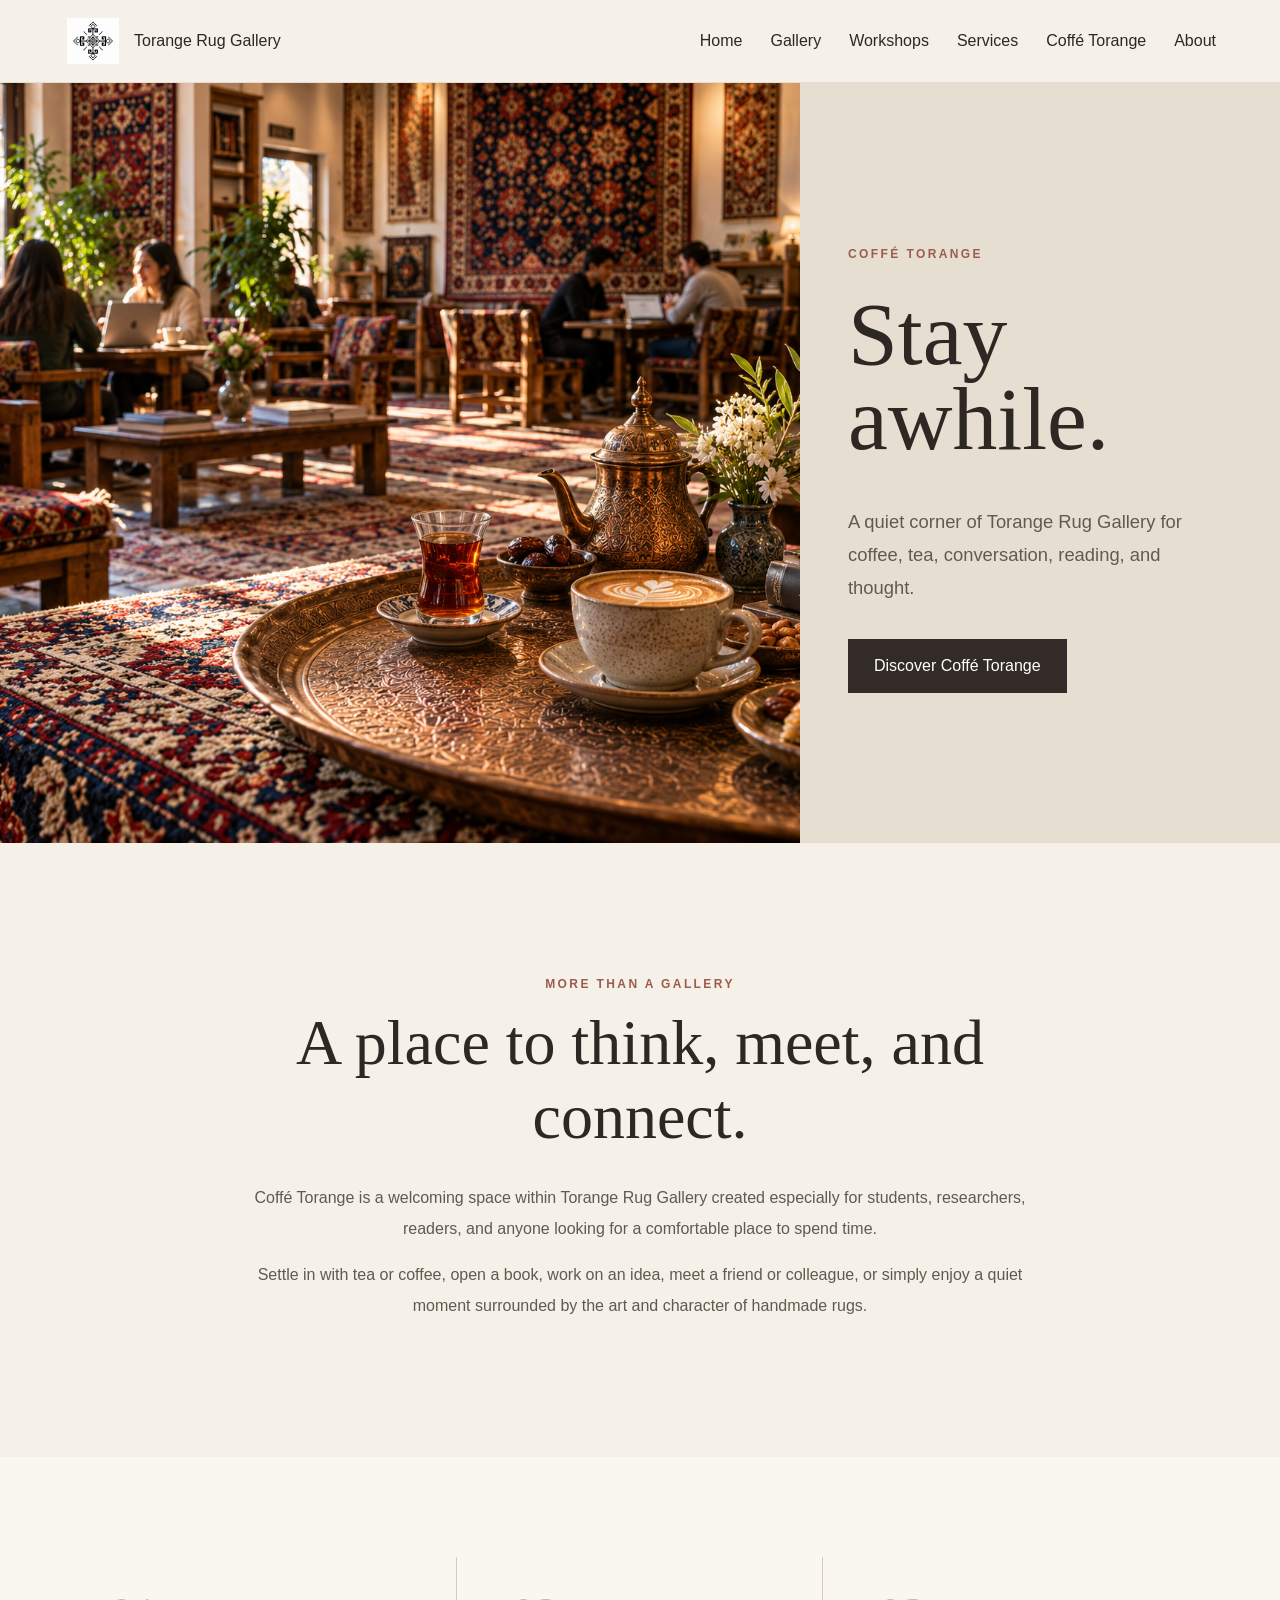
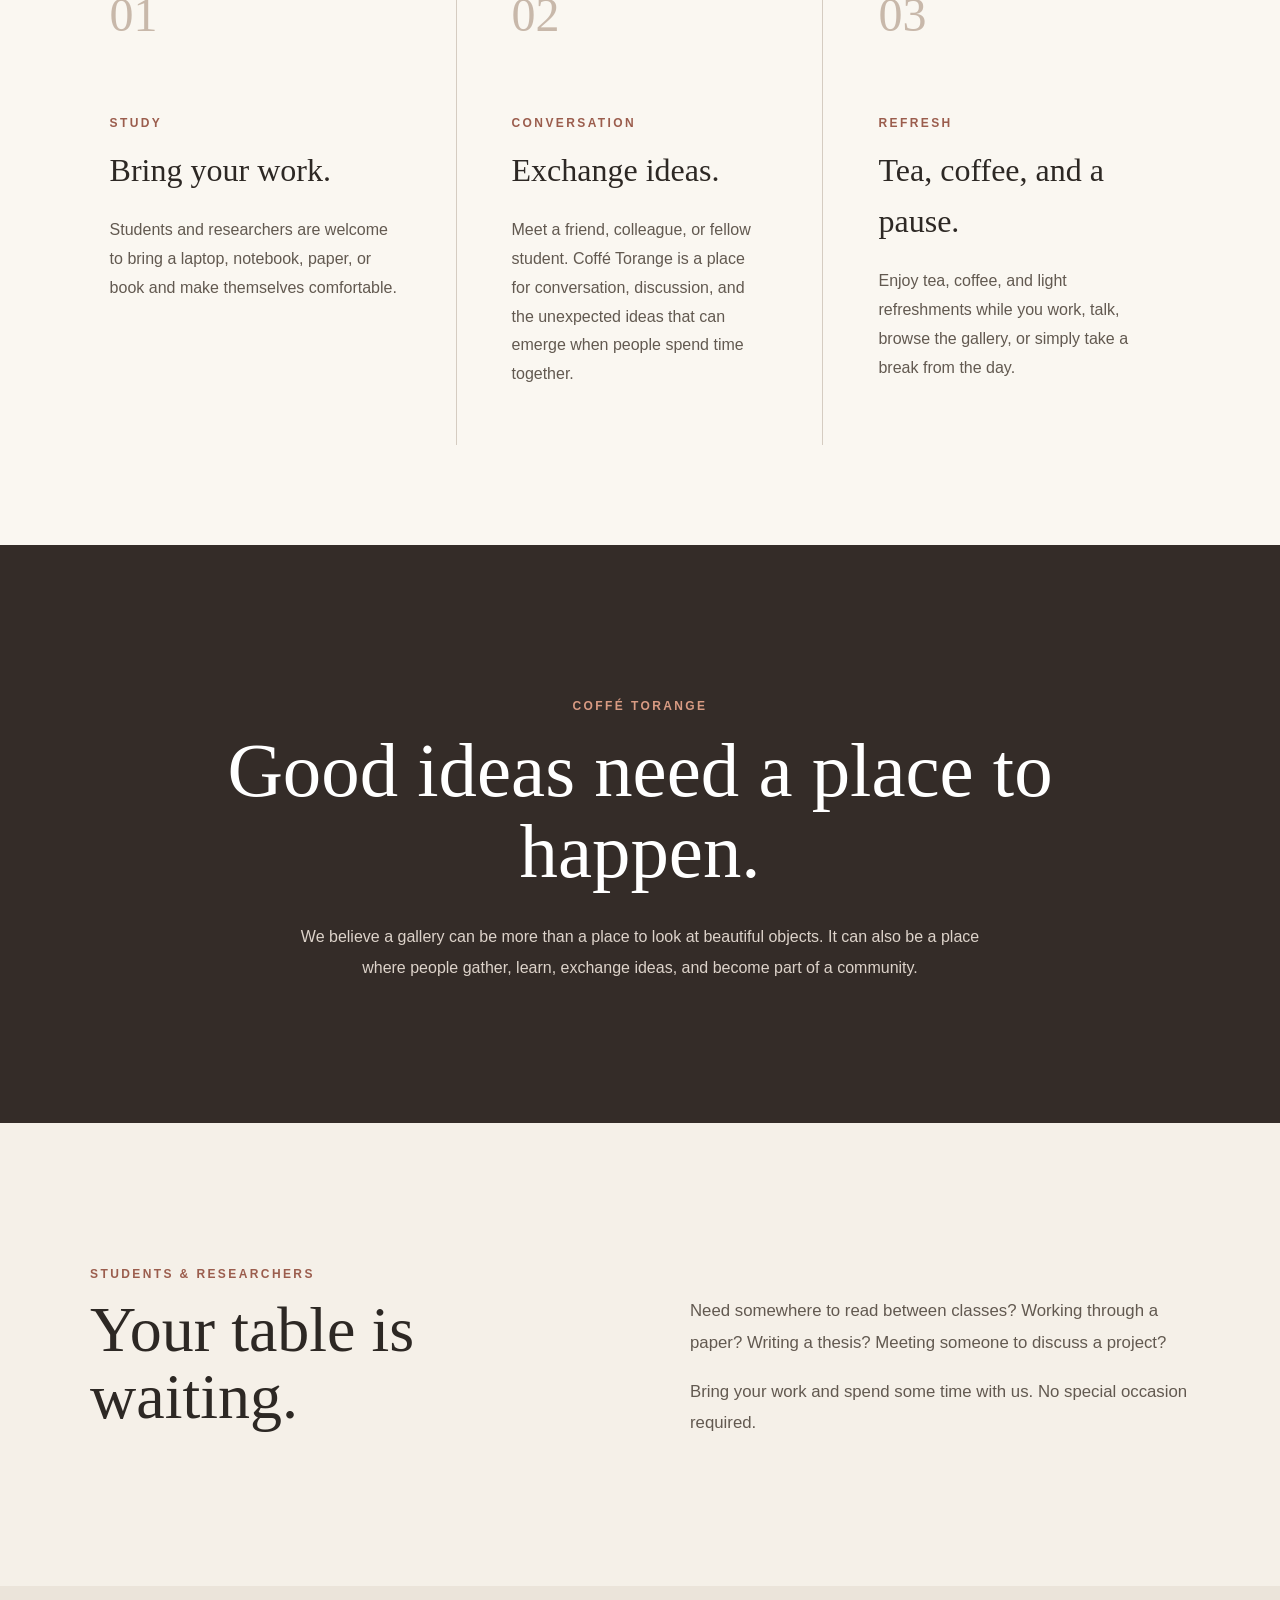
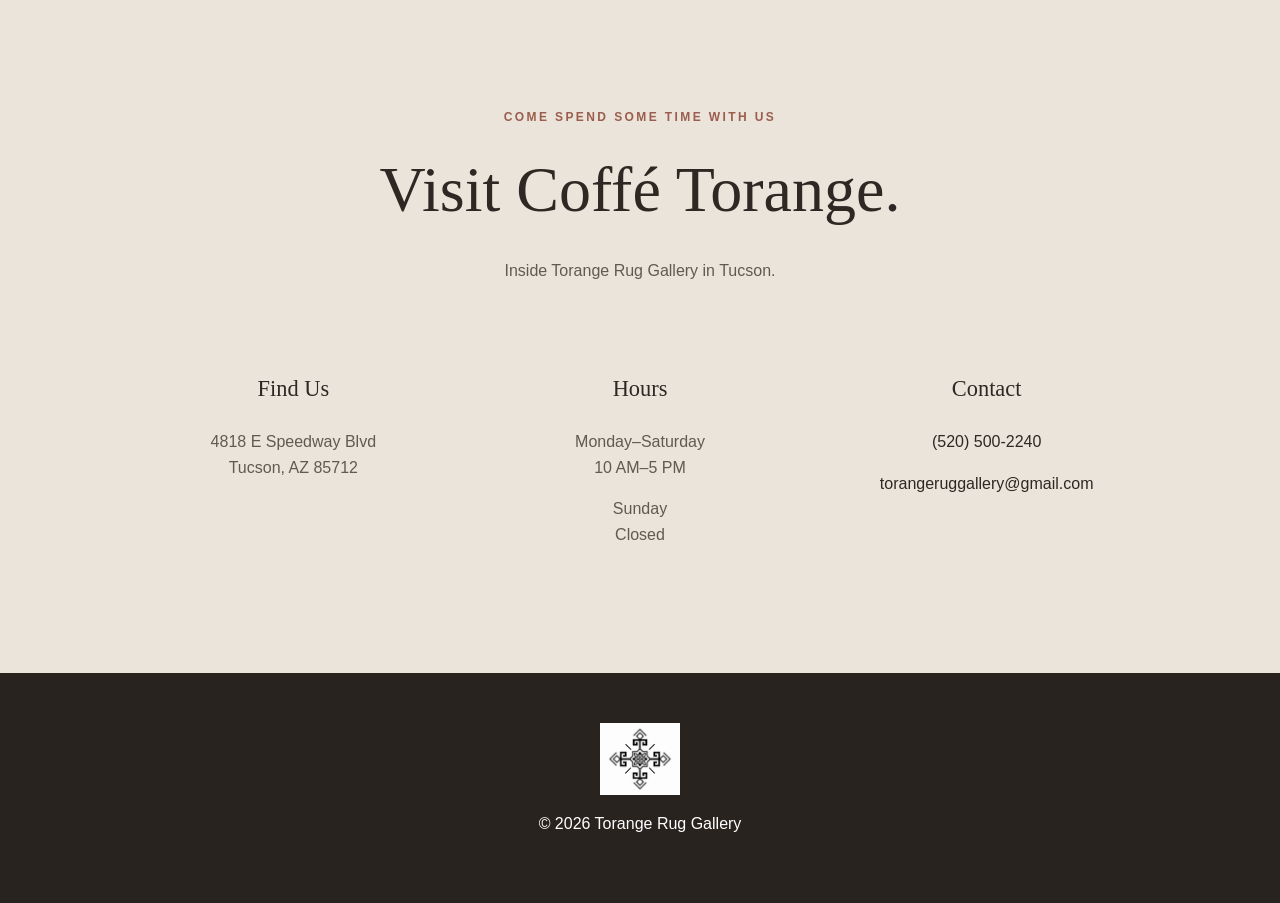
==== coffe-torange.html @ d3b1e0f8 "Initial Torange Rug Gallery website" ====
<!DOCTYPE html>
<html lang="en">

<head>
    <meta charset="UTF-8">
    <meta name="viewport" content="width=device-width, initial-scale=1.0">

    <title>Coffé Torange | Torange Rug Gallery</title>

    <link rel="stylesheet" href="styles.css">
</head>

<body>

    <!-- HEADER -->

    <header class="site-header">

        <a href="index.html" class="brand">
            <img
                src="images/logo/logo.png"
                alt="Torange Rug Gallery logo"
            >
            <span>Torange Rug Gallery</span>
        </a>

        <nav>
            <a href="index.html">Home</a>
            <a href="gallery.html">Gallery</a>
            <a href="programs.html">Workshops</a>
            <a href="services.html">Services</a>
            <a href="coffe-torange.html">Coffé Torange</a>
            <a href="index.html#about">About</a>
        </nav>

    </header>


    <main>

        <!-- HERO -->

        <section class="coffe-hero">

            <div class="coffe-hero-image">

                <img
                    src="images/coffe-torange/coffe-torange-hero.png"
                    alt="A welcoming space for coffee, tea, conversation, and study at Torange Rug Gallery"
                >

            </div>


            <div class="coffe-hero-content">

                <p class="eyebrow">
                    COFFÉ TORANGE
                </p>

                <h1>
                    Stay awhile.
                </h1>

                <p class="coffe-hero-lead">
                    A quiet corner of Torange Rug Gallery
                    for coffee, tea, conversation, reading,
                    and thought.
                </p>

                <a href="#coffe-about" class="button">
                    Discover Coffé Torange
                </a>

            </div>

        </section>


        <!-- INTRODUCTION -->

        <section
            id="coffe-about"
            class="coffe-introduction"
        >

            <p class="eyebrow">
                MORE THAN A GALLERY
            </p>

            <h2>
                A place to think, meet, and connect.
            </h2>

            <p>
                Coffé Torange is a welcoming space within
                Torange Rug Gallery created especially for
                students, researchers, readers, and anyone
                looking for a comfortable place to spend time.
            </p>

            <p>
                Settle in with tea or coffee, open a book,
                work on an idea, meet a friend or colleague,
                or simply enjoy a quiet moment surrounded
                by the art and character of handmade rugs.
            </p>

        </section>


        <!-- THREE IDEAS -->

        <section class="coffe-experience">

            <article class="coffe-experience-item">

                <span class="coffe-number">
                    01
                </span>

                <p class="eyebrow">
                    STUDY
                </p>

                <h2>
                    Bring your work.
                </h2>

                <p>
                    Students and researchers are welcome to
                    bring a laptop, notebook, paper, or book
                    and make themselves comfortable.
                </p>

            </article>


            <article class="coffe-experience-item">

                <span class="coffe-number">
                    02
                </span>

                <p class="eyebrow">
                    CONVERSATION
                </p>

                <h2>
                    Exchange ideas.
                </h2>

                <p>
                    Meet a friend, colleague, or fellow student.
                    Coffé Torange is a place for conversation,
                    discussion, and the unexpected ideas that
                    can emerge when people spend time together.
                </p>

            </article>


            <article class="coffe-experience-item">

                <span class="coffe-number">
                    03
                </span>

                <p class="eyebrow">
                    REFRESH
                </p>

                <h2>
                    Tea, coffee, and a pause.
                </h2>

                <p>
                    Enjoy tea, coffee, and light refreshments
                    while you work, talk, browse the gallery,
                    or simply take a break from the day.
                </p>

            </article>

        </section>


        <!-- STATEMENT -->

        <section class="coffe-statement">

            <div class="coffe-statement-inner">

                <p class="eyebrow">
                    COFFÉ TORANGE
                </p>

                <h2>
                    Good ideas need a place to happen.
                </h2>

                <p>
                    We believe a gallery can be more than a place
                    to look at beautiful objects. It can also be
                    a place where people gather, learn, exchange
                    ideas, and become part of a community.
                </p>

            </div>

        </section>


        <!-- STUDENT / RESEARCHER INVITATION -->

        <section class="coffe-community">

            <div class="coffe-community-heading">

                <p class="eyebrow">
                    STUDENTS & RESEARCHERS
                </p>

                <h2>
                    Your table is waiting.
                </h2>

            </div>


            <div class="coffe-community-text">

                <p>
                    Need somewhere to read between classes?
                    Working through a paper? Writing a thesis?
                    Meeting someone to discuss a project?
                </p>

                <p>
                    Bring your work and spend some time with us.
                    No special occasion required.
                </p>

            </div>

        </section>


        <!-- VISIT -->

        <section class="coffe-visit">

            <p class="eyebrow">
                COME SPEND SOME TIME WITH US
            </p>

            <h2>
                Visit Coffé Torange.
            </h2>

            <p class="coffe-visit-intro">
                Inside Torange Rug Gallery in Tucson.
            </p>


            <div class="coffe-visit-details">

                <div>

                    <h3>
                        Find Us
                    </h3>

                    <p>
                        4818 E Speedway Blvd<br>
                        Tucson, AZ 85712
                    </p>

                </div>


                <div>

                    <h3>
                        Hours
                    </h3>

                    <p>
                        Monday–Saturday<br>
                        10 AM–5 PM
                    </p>

                    <p>
                        Sunday<br>
                        Closed
                    </p>

                </div>


                <div>

                    <h3>
                        Contact
                    </h3>

                    <p>
                        <a href="tel:+15205002240">
                            (520) 500-2240
                        </a>
                    </p>

                    <p>
                        <a href="mailto:torangeruggallery@gmail.com">
                            torangeruggallery@gmail.com
                        </a>
                    </p>

                </div>

            </div>

        </section>

    </main>


    <!-- FOOTER -->

    <footer>

        <img
            src="images/logo/logo.png"
            alt="Torange Rug Gallery logo"
        >

        <p>
            © 2026 Torange Rug Gallery
        </p>

    </footer>

</body>

</html>
---- styles.css ----
* {
    box-sizing: border-box;
}

html {
    scroll-behavior: smooth;
}

body {
    margin: 0;
    font-family: Arial, Helvetica, sans-serif;
    background: #f5f0e8;
    color: #2d2824;
    line-height: 1.6;
}

img {
    display: block;
    width: 100%;
}

h1,
h2,
h3 {
    font-family: Georgia, "Times New Roman", serif;
    font-weight: normal;
}

.site-header {
    display: flex;
    justify-content: space-between;
    align-items: center;
    padding: 18px 5%;
    background: #f5f0e8;
    border-bottom: 1px solid rgba(0,0,0,0.08);
}

.brand {
    display: flex;
    align-items: center;
    gap: 12px;
    text-decoration: none;
    color: #2d2824;
}

.brand img {
    width: 58px;
    height: 46px;
    object-fit: contain;
}

nav {
    display: flex;
    gap: 28px;
}

nav a {
    text-decoration: none;
    color: #2d2824;
}

.hero {
    display: grid;
    grid-template-columns: 1.2fr 1fr;
    min-height: 80vh;
    background: #e7ded2;
}

.hero-image {
    min-height: 650px;
    overflow: hidden;
}

.hero-image img {
    width: 100%;
    height: 100%;
    object-fit: cover;
    object-position: center center;
}
.hero-content {
    display: flex;
    flex-direction: column;
    justify-content: center;
    padding: 8%;
}

.hero h1 {
    font-size: clamp(3rem, 6vw, 6rem);
    line-height: 0.95;
}

.eyebrow {
    font-size: 0.75rem;
    letter-spacing: 0.2em;
    color: #9b5d4d;
    font-weight: bold;
}

.button {
    display: inline-block;
    width: fit-content;
    padding: 14px 26px;
    background: #332b27;
    color: white;
    text-decoration: none;
}

.section {
    padding: 100px 7%;
}

.rug-grid {
    display: grid;
    grid-template-columns: repeat(3, 1fr);
    gap: 28px;
}

.rug-card img {
    aspect-ratio: 4 / 5;
    object-fit: cover;
}

.rug-card-text {
    padding: 20px 0;
}

.services-section {
    display: grid;
    grid-template-columns: 0.8fr 1.7fr;
    gap: 60px;
    padding: 100px 7%;
    background: #342c28;
    color: white;
}

.restoration-grid {
    display: grid;
    grid-template-columns: repeat(3, 1fr);
    gap: 14px;
}

.restoration-grid img {
    aspect-ratio: 4 / 5;
    object-fit: cover;
}

.about-section {
    display: grid;
    grid-template-columns: 1.2fr 1fr;
    gap: 70px;
    align-items: center;
}

.about-image img {
    max-height: 600px;
    object-fit: cover;
}

.visit-section {
    padding: 100px 7%;
    text-align: center;
    background: #faf7f1;
}

.visit-details {
    display: grid;
    grid-template-columns: repeat(3, 1fr);
    gap: 30px;
    margin-top: 50px;
}

footer {
    text-align: center;
    padding: 50px 20px;
    background: #292320;
    color: white;
}

footer img {
    width: 80px;
    margin: 0 auto 15px;
}

@media (max-width: 900px) {
    .site-header {
        flex-direction: column;
        gap: 15px;
    }

    .hero,
    .services-section,
    .about-section {
        grid-template-columns: 1fr;
    }

    .rug-grid,
    .restoration-grid,
    .visit-details {
        grid-template-columns: 1fr;
    }
}

/* -----------------------------
   SHOP PAGE
----------------------------- */

.shop-hero {
    padding: 90px 7% 60px;
    background: #ebe4da;
}

.shop-hero h1 {
    margin-bottom: 20px;
}

.shop-hero p:last-child {
    max-width: 600px;
    color: #625950;
}


.shop-section {
    display: grid;
    grid-template-columns: 260px 1fr;
    gap: 60px;
    padding: 80px 7%;
    background: #f5f0e8;
}


.filters {
    align-self: start;
    position: sticky;
    top: 110px;
}

.filters h2 {
    font-size: 1.5rem;
    margin-bottom: 30px;
}

.filters label {
    display: block;
    margin-top: 22px;
    margin-bottom: 8px;
    font-size: 0.8rem;
    letter-spacing: 0.08em;
    text-transform: uppercase;
}

.filters select {
    width: 100%;
    padding: 12px;
    border: 1px solid #cfc5ba;
    background: #fffdf8;
    color: #2d2824;
}

.filter-button {
    margin-top: 30px;
    width: 100%;
    padding: 12px;
    border: 1px solid #332b27;
    background: transparent;
    color: #332b27;
    cursor: pointer;
}

.filter-button:hover {
    background: #332b27;
    color: white;
}


.shop-results-header {
    display: flex;
    justify-content: flex-end;
    margin-bottom: 25px;
}

#result-count {
    color: #746a62;
    font-size: 0.9rem;
}


.product-grid {
    display: grid;
    grid-template-columns: repeat(3, 1fr);
    gap: 40px 28px;
}


.product-card img {
    aspect-ratio: 4 / 5;
    object-fit: cover;
    transition: transform 0.25s ease;
}

.product-card img:hover {
    transform: scale(1.015);
}


.product-card-content {
    padding-top: 16px;
}


.product-origin {
    margin-bottom: 6px;
    color: #9b5d4d;
    font-size: 0.72rem;
    font-weight: bold;
    letter-spacing: 0.14em;
    text-transform: uppercase;
}


.product-card h2 {
    margin-bottom: 7px;
    font-size: 1.4rem;
}


.product-card h2 a {
    color: #2d2824;
    text-decoration: none;
}


.product-details {
    margin-bottom: 8px;
    color: #71675f;
    font-size: 0.9rem;
}


.product-price {
    font-family: Georgia, "Times New Roman", serif;
    font-size: 1.1rem;
}


.no-results {
    grid-column: 1 / -1;
    padding: 80px 20px;
    text-align: center;
    color: #71675f;
}


@media (max-width: 1000px) {

    .shop-section {
        grid-template-columns: 1fr;
    }

    .filters {
        position: static;
    }

    .product-grid {
        grid-template-columns: repeat(2, 1fr);
    }

}


@media (max-width: 650px) {

    .product-grid {
        grid-template-columns: 1fr;
    }

}


/* ========================================
   PRODUCT PAGE
======================================== */

.product-page {
    max-width: 1300px;
    margin: 0 auto;
    padding: 80px 50px 100px;

    display: grid;
    grid-template-columns: 1.15fr 0.85fr;
    gap: 90px;

    align-items: start;
}


/* PRODUCT IMAGE */

.product-page-image {
    width: 100%;
}

.product-page-image img {
    display: block;

    width: 100%;
    max-height: 780px;

    object-fit: contain;

    background: #eee8df;
}


/* PRODUCT INFORMATION */

.product-page-info {
    padding-top: 15px;
}

.product-back-link {
    display: inline-block;

    margin-bottom: 60px;

    color: #655d56;

    font-size: 14px;
    text-decoration: none;
}

.product-back-link:hover {
    color: #2f2722;
}


.product-page-info .eyebrow {
    margin-bottom: 18px;
}


.product-page-info h1 {
    margin: 0 0 12px;

    font-family: Georgia, "Times New Roman", serif;

    font-size: 48px;
    font-weight: 400;
    line-height: 1.1;

    color: #2f2722;
}


.product-page-design {
    margin-bottom: 45px;

    font-size: 17px;

    color: #756c64;
}


/* SPECIFICATIONS */

.product-specifications {
    border-top: 1px solid #d5ccc1;

    margin-bottom: 40px;
}


.product-spec-row {
    display: flex;
    justify-content: space-between;
    gap: 30px;

    padding: 15px 0;

    border-bottom: 1px solid #d5ccc1;

    font-size: 14px;
}


.product-spec-row span {
    color: #756c64;
}


.product-spec-row strong {
    font-weight: 500;

    color: #2f2722;

    text-align: right;
}


/* PRICE */

.product-page-price {
    margin: 35px 0 12px;

    font-family: Georgia, "Times New Roman", serif;

    font-size: 30px;

    color: #2f2722;
}


/* AVAILABILITY */

.product-availability {
    margin-bottom: 50px;

    font-size: 13px;
    letter-spacing: 0.12em;
    text-transform: uppercase;

    color: #9a5d49;
}


/* INQUIRY */

.product-inquiry {
    padding-top: 35px;

    border-top: 1px solid #d5ccc1;
}


.product-inquiry h2 {
    margin-top: 0;

    font-family: Georgia, "Times New Roman", serif;

    font-size: 24px;
    font-weight: 400;

    color: #2f2722;
}


.product-inquiry p {
    max-width: 470px;

    margin-bottom: 25px;

    line-height: 1.7;

    color: #655d56;
}


/* PRODUCT NOT FOUND */

.product-not-found {
    min-height: 500px;

    padding: 120px 40px;

    text-align: center;
}


.product-not-found h1 {
    font-family: Georgia, "Times New Roman", serif;

    font-size: 42px;
    font-weight: 400;
}


/* MOBILE */

@media (max-width: 850px) {

    .product-page {
        grid-template-columns: 1fr;

        gap: 45px;

        padding: 40px 25px 70px;
    }

    .product-back-link {
        margin-bottom: 35px;
    }

    .product-page-info h1 {
        font-size: 38px;
    }

}


/* ========================================
   SERVICES PAGE
======================================== */


/* SERVICES HERO */

.services-page-hero {
    padding: 100px 7% 90px;
    text-align: center;
    background: #ebe4da;
}

.services-page-hero h1 {
    max-width: 850px;
    margin: 15px auto 25px;

    font-size: clamp(2.8rem, 5vw, 4.5rem);
    line-height: 1.05;
}

.services-page-hero > p:last-child {
    max-width: 750px;
    margin: 0 auto;

    color: #625950;
    line-height: 1.8;
}


/* ========================================
   CLEANING / SALES FEATURE SECTIONS
======================================== */

.service-feature {
    max-width: 1300px;
    margin: 0 auto;

    padding: 110px 50px;

    display: grid;
    grid-template-columns: 0.85fr 1.15fr;
    gap: 80px;
    align-items: center;
}

.service-feature-text h2 {
    margin: 12px 0 25px;

    font-size: 2.5rem;
    line-height: 1.15;
}

.service-feature-text > p:not(.eyebrow) {
    color: #625950;
    line-height: 1.8;
}

.service-feature-image img {
    width: 100%;
    height: 580px;

    object-fit: cover;
}


/* TEXT LINKS */

.text-link {
    display: inline-block;

    margin-top: 15px;
    padding-bottom: 3px;

    color: #9b5d4d;

    text-decoration: none;

    border-bottom: 1px solid #9b5d4d;
}

.text-link:hover {
    opacity: 0.65;
}


/* ========================================
   SECOND CLEANING IMAGE
======================================== */

.service-wide-image {
    max-width: 1200px;

    margin: 0 auto 120px;

    padding: 0 50px;
}

.service-wide-image img {
    width: 100%;
    height: 500px;

    object-fit: cover;
}


/* ========================================
   RESTORATION
======================================== */

.restoration-service {
    padding: 110px 7%;

    background: #342c28;
    color: white;
}

.service-section-heading {
    max-width: 720px;

    margin: 0 auto 60px;

    text-align: center;
}

.service-section-heading h2 {
    margin: 12px 0 22px;

    font-size: 2.6rem;
    line-height: 1.15;
}

.service-section-heading > p:last-child {
    color: #ddd3ca;
    line-height: 1.8;
}


.restoration-comparison {
    max-width: 1150px;

    margin: 0 auto;

    display: grid;
    grid-template-columns: repeat(2, 1fr);
    gap: 25px;
}

.restoration-comparison figure {
    margin: 0;
}

.restoration-comparison img {
    width: 100%;
    height: 550px;

    object-fit: cover;
}

.restoration-comparison figcaption {
    margin-top: 12px;

    font-size: 0.75rem;
    letter-spacing: 0.12em;
    text-transform: uppercase;

    color: #d2c5bb;
}

.service-centered-link {
    margin-top: 45px;

    text-align: center;
}

.restoration-service .text-link {
    color: #e2b19e;
    border-color: #e2b19e;
}


/* ========================================
   APPRAISALS
======================================== */

.appraisal-service {
    padding: 120px 7%;

    background: #faf7f1;

    text-align: center;
}

.appraisal-service-inner {
    max-width: 700px;

    margin: 0 auto;
}

.appraisal-service h2 {
    margin: 12px 0 25px;

    font-size: 2.6rem;
    line-height: 1.15;
}

.appraisal-service-inner > p:not(.eyebrow) {
    color: #625950;
    line-height: 1.8;
}

.appraisal-service .button {
    margin-top: 20px;
}


/* ========================================
   RUG SALES
======================================== */

.service-feature-reverse {
    grid-template-columns: 1.15fr 0.85fr;
}

.service-feature-reverse .service-feature-image {
    order: 1;
}

.service-feature-reverse .service-feature-text {
    order: 2;
}


/* ========================================
   SERVICES CONTACT
======================================== */

.services-contact {
    padding: 110px 7%;

    background: #ebe4da;

    text-align: center;
}

.services-contact h2 {
    margin: 12px 0 20px;

    font-size: 2.6rem;
}

.services-contact > p:not(.eyebrow) {
    max-width: 650px;

    margin: 0 auto;

    color: #625950;
}


.services-contact-details {
    max-width: 1000px;

    margin: 60px auto 0;

    display: grid;
    grid-template-columns: repeat(3, 1fr);
    gap: 40px;
}

.services-contact-details h3 {
    font-size: 1.3rem;
}

.services-contact-details p {
    color: #625950;
}

.services-contact-details a {
    color: #2d2824;
    text-decoration: none;
}

.services-contact-details a:hover {
    color: #9b5d4d;
}


/* ========================================
   SERVICES MOBILE
======================================== */

@media (max-width: 900px) {

    .services-page-hero {
        padding: 70px 25px;
    }


    .service-feature,
    .service-feature-reverse {
        padding: 70px 25px;

        grid-template-columns: 1fr;
        gap: 40px;
    }

    .service-feature-reverse .service-feature-image,
    .service-feature-reverse .service-feature-text {
        order: initial;
    }

    .service-feature-image img {
        height: auto;
    }


    .service-wide-image {
        margin-bottom: 80px;

        padding: 0 25px;
    }

    .service-wide-image img {
        height: auto;
    }


    .restoration-service {
        padding: 80px 25px;
    }

    .restoration-comparison {
        grid-template-columns: 1fr;
        gap: 40px;
    }

    .restoration-comparison img {
        height: auto;
    }


    .appraisal-service {
        padding: 80px 25px;
    }


    .services-contact {
        padding: 80px 25px;
    }

    .services-contact-details {
        grid-template-columns: 1fr;
        gap: 30px;
    }

}



/* ========================================
   PROGRAMS PAGE
======================================== */


/* HERO */

.programs-hero {
    padding: 110px 7% 90px;
    background: #ebe4da;
    text-align: center;
}

.programs-hero-text {
    max-width: 900px;
    margin: 0 auto;
}

.programs-hero h1 {
    margin: 15px auto 25px;

    font-size: clamp(3rem, 6vw, 5.5rem);
    line-height: 1;
}

.programs-hero-text > p:not(.eyebrow) {
    max-width: 720px;
    margin: 0 auto 35px;

    color: #625950;
    line-height: 1.8;
}

.programs-hero .button {
    margin: 0 auto;
}


/* MAIN PROGRAM IMAGE */

.programs-main-image {
    max-width: 1400px;
    margin: 0 auto;

    padding: 70px 7% 0;
}

.programs-main-image img {
    width: 100%;
    height: auto;
}


/* INTRODUCTION */

.programs-introduction {
    max-width: 850px;

    margin: 0 auto;
    padding: 110px 30px;

    text-align: center;
}

.programs-introduction h2 {
    margin: 12px 0 25px;

    font-size: 2.8rem;
    line-height: 1.15;
}

.programs-introduction > p:last-child {
    color: #625950;
    line-height: 1.9;
}


/* ========================================
   PROGRAM LIST
======================================== */

.program-list {
    max-width: 1150px;

    margin: 0 auto;
    padding: 0 50px 120px;
}


.program-item {
    display: grid;
    grid-template-columns: 150px 1fr;
    gap: 60px;

    padding: 85px 0;

    border-top: 1px solid #d5ccc1;
}

.program-item:last-child {
    border-bottom: 1px solid #d5ccc1;
}


.program-number {
    font-family: Georgia, "Times New Roman", serif;

    font-size: 4.5rem;
    line-height: 1;

    color: #c8b8aa;
}


.program-content {
    max-width: 700px;
}


.program-content h2 {
    margin: 12px 0 28px;

    font-size: clamp(2rem, 4vw, 3.1rem);
    line-height: 1.15;
}


.program-content > p:not(.eyebrow) {
    color: #625950;
    line-height: 1.85;
}


/* ========================================
   PHILOSOPHY
======================================== */

.program-philosophy {
    padding: 120px 7%;

    background: #342c28;
    color: white;

    text-align: center;
}


.program-philosophy-inner {
    max-width: 780px;

    margin: 0 auto;
}


.program-philosophy h2 {
    margin: 15px 0 25px;

    font-size: clamp(2.5rem, 5vw, 4rem);
    line-height: 1.1;
}


.program-philosophy-inner > p:last-child {
    color: #ddd3ca;
    line-height: 1.9;
}


.program-philosophy .eyebrow {
    color: #d89b83;
}


/* ========================================
   PROGRAM CONTACT
======================================== */

.program-contact {
    padding: 120px 7%;

    background: #faf7f1;

    text-align: center;
}


.program-contact h2 {
    margin: 12px 0 22px;

    font-size: clamp(2.4rem, 4vw, 3.5rem);
}


.program-contact > p:not(.eyebrow) {
    max-width: 650px;

    margin: 0 auto;

    color: #625950;
    line-height: 1.8;
}


.program-contact-actions {
    margin-top: 35px;

    display: flex;
    justify-content: center;
    align-items: center;
    gap: 30px;

    flex-wrap: wrap;
}


.program-email-link {
    color: #9b5d4d;

    text-decoration: none;

    border-bottom: 1px solid #9b5d4d;
}


.program-email-link:hover {
    opacity: 0.65;
}


/* ========================================
   PROGRAMS MOBILE
======================================== */

@media (max-width: 800px) {

    .programs-hero {
        padding: 75px 25px 65px;
    }


    .programs-main-image {
        padding: 40px 25px 0;
    }


    .programs-introduction {
        padding: 80px 25px;
    }


    .program-list {
        padding: 0 25px 80px;
    }


    .program-item {
        grid-template-columns: 1fr;

        gap: 20px;

        padding: 60px 0;
    }


    .program-number {
        font-size: 3rem;
    }


    .program-philosophy {
        padding: 85px 25px;
    }


    .program-contact {
        padding: 85px 25px;
    }


    .program-contact-actions {
        flex-direction: column;
    }

}



/* ========================================
   COFFÉ TORANGE
======================================== */


/* HERO */

.coffe-hero {
    display: grid;
    grid-template-columns: 1.25fr 0.75fr;

    min-height: 760px;

    background: #e7ded2;
}

.coffe-hero-image {
    min-height: 760px;
    overflow: hidden;
}

.coffe-hero-image img {
    width: 100%;
    height: 100%;

    object-fit: cover;
    object-position: center;
}

.coffe-hero-content {
    display: flex;
    flex-direction: column;
    justify-content: center;

    padding: 10%;
}

.coffe-hero h1 {
    margin: 15px 0 25px;

    font-size: clamp(4rem, 7vw, 7rem);
    line-height: 0.95;
}

.coffe-hero-lead {
    max-width: 480px;

    margin-bottom: 35px;

    color: #625950;

    font-size: 1.15rem;
    line-height: 1.8;
}


/* ========================================
   INTRODUCTION
======================================== */

.coffe-introduction {
    max-width: 850px;

    margin: 0 auto;

    padding: 120px 30px;

    text-align: center;
}

.coffe-introduction h2 {
    margin: 12px 0 30px;

    font-size: clamp(2.5rem, 5vw, 4rem);
    line-height: 1.15;
}

.coffe-introduction > p:not(.eyebrow) {
    color: #625950;
    line-height: 1.9;
}


/* ========================================
   EXPERIENCE
======================================== */

.coffe-experience {
    padding: 100px 7%;

    display: grid;
    grid-template-columns: repeat(3, 1fr);
    gap: 0;

    background: #faf7f1;
}

.coffe-experience-item {
    padding: 20px 55px 40px;

    border-right: 1px solid #d5ccc1;
}

.coffe-experience-item:first-child {
    padding-left: 20px;
}

.coffe-experience-item:last-child {
    border-right: none;
}

.coffe-number {
    display: block;

    margin-bottom: 60px;

    font-family: Georgia, "Times New Roman", serif;
    font-size: 3rem;

    color: #c8b8aa;
}

.coffe-experience-item h2 {
    margin: 10px 0 20px;

    font-size: 2rem;
}

.coffe-experience-item > p:last-child {
    color: #625950;
    line-height: 1.8;
}


/* ========================================
   STATEMENT
======================================== */

.coffe-statement {
    padding: 140px 7%;

    background: #342c28;
    color: white;

    text-align: center;
}

.coffe-statement-inner {
    max-width: 850px;

    margin: 0 auto;
}

.coffe-statement h2 {
    margin: 15px 0 30px;

    font-size: clamp(3rem, 6vw, 5rem);
    line-height: 1.05;
}

.coffe-statement-inner > p:last-child {
    max-width: 700px;

    margin: 0 auto;

    color: #ddd3ca;
    line-height: 1.9;
}

.coffe-statement .eyebrow {
    color: #d89b83;
}


/* ========================================
   STUDENT / RESEARCHER SECTION
======================================== */

.coffe-community {
    max-width: 1200px;

    margin: 0 auto;

    padding: 130px 50px;

    display: grid;
    grid-template-columns: 1fr 1fr;
    gap: 100px;
}

.coffe-community-heading h2 {
    margin: 12px 0 0;

    font-size: clamp(2.8rem, 5vw, 4.5rem);
    line-height: 1.05;
}

.coffe-community-text {
    padding-top: 25px;
}

.coffe-community-text p {
    color: #625950;

    font-size: 1.05rem;
    line-height: 1.9;
}


/* ========================================
   VISIT
======================================== */

.coffe-visit {
    padding: 110px 7%;

    background: #ebe4da;

    text-align: center;
}

.coffe-visit h2 {
    margin: 12px 0 15px;

    font-size: clamp(2.5rem, 5vw, 4rem);
}

.coffe-visit-intro {
    color: #625950;
}

.coffe-visit-details {
    max-width: 1000px;

    margin: 65px auto 0;

    display: grid;
    grid-template-columns: repeat(3, 1fr);
    gap: 40px;
}

.coffe-visit-details h3 {
    font-size: 1.4rem;
}

.coffe-visit-details p {
    color: #625950;
}

.coffe-visit-details a {
    color: #2d2824;
    text-decoration: none;
}

.coffe-visit-details a:hover {
    color: #9b5d4d;
}


/* ========================================
   COFFÉ TORANGE MOBILE
======================================== */

@media (max-width: 900px) {

    .coffe-hero {
        grid-template-columns: 1fr;
        min-height: auto;
    }

    .coffe-hero-image {
        min-height: 450px;
    }

    .coffe-hero-content {
        padding: 70px 25px;
    }


    .coffe-introduction {
        padding: 80px 25px;
    }


    .coffe-experience {
        padding: 70px 25px;

        grid-template-columns: 1fr;
    }

    .coffe-experience-item,
    .coffe-experience-item:first-child {
        padding: 45px 0;

        border-right: none;
        border-bottom: 1px solid #d5ccc1;
    }

    .coffe-experience-item:last-child {
        border-bottom: none;
    }

    .coffe-number {
        margin-bottom: 30px;
    }


    .coffe-statement {
        padding: 90px 25px;
    }


    .coffe-community {
        padding: 80px 25px;

        grid-template-columns: 1fr;
        gap: 30px;
    }


    .coffe-visit {
        padding: 80px 25px;
    }

    .coffe-visit-details {
        grid-template-columns: 1fr;
        gap: 35px;
    }

}
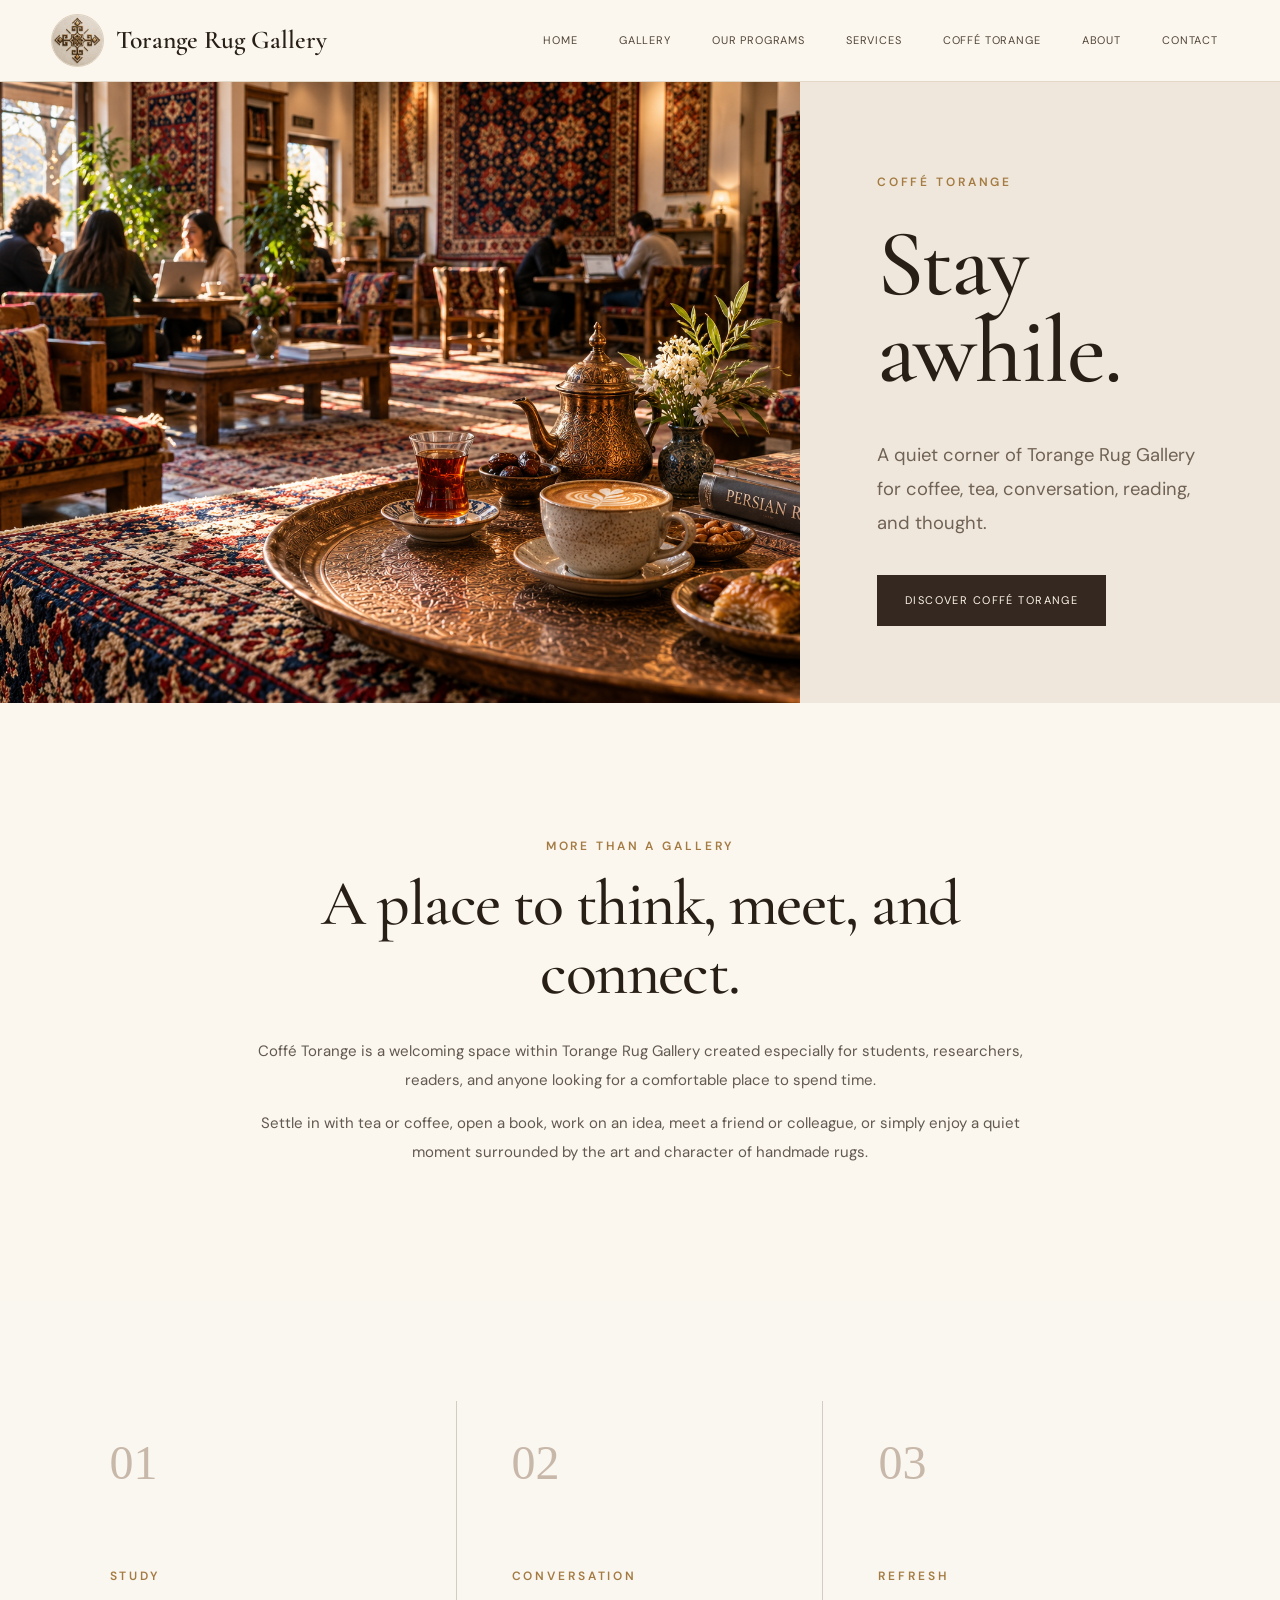
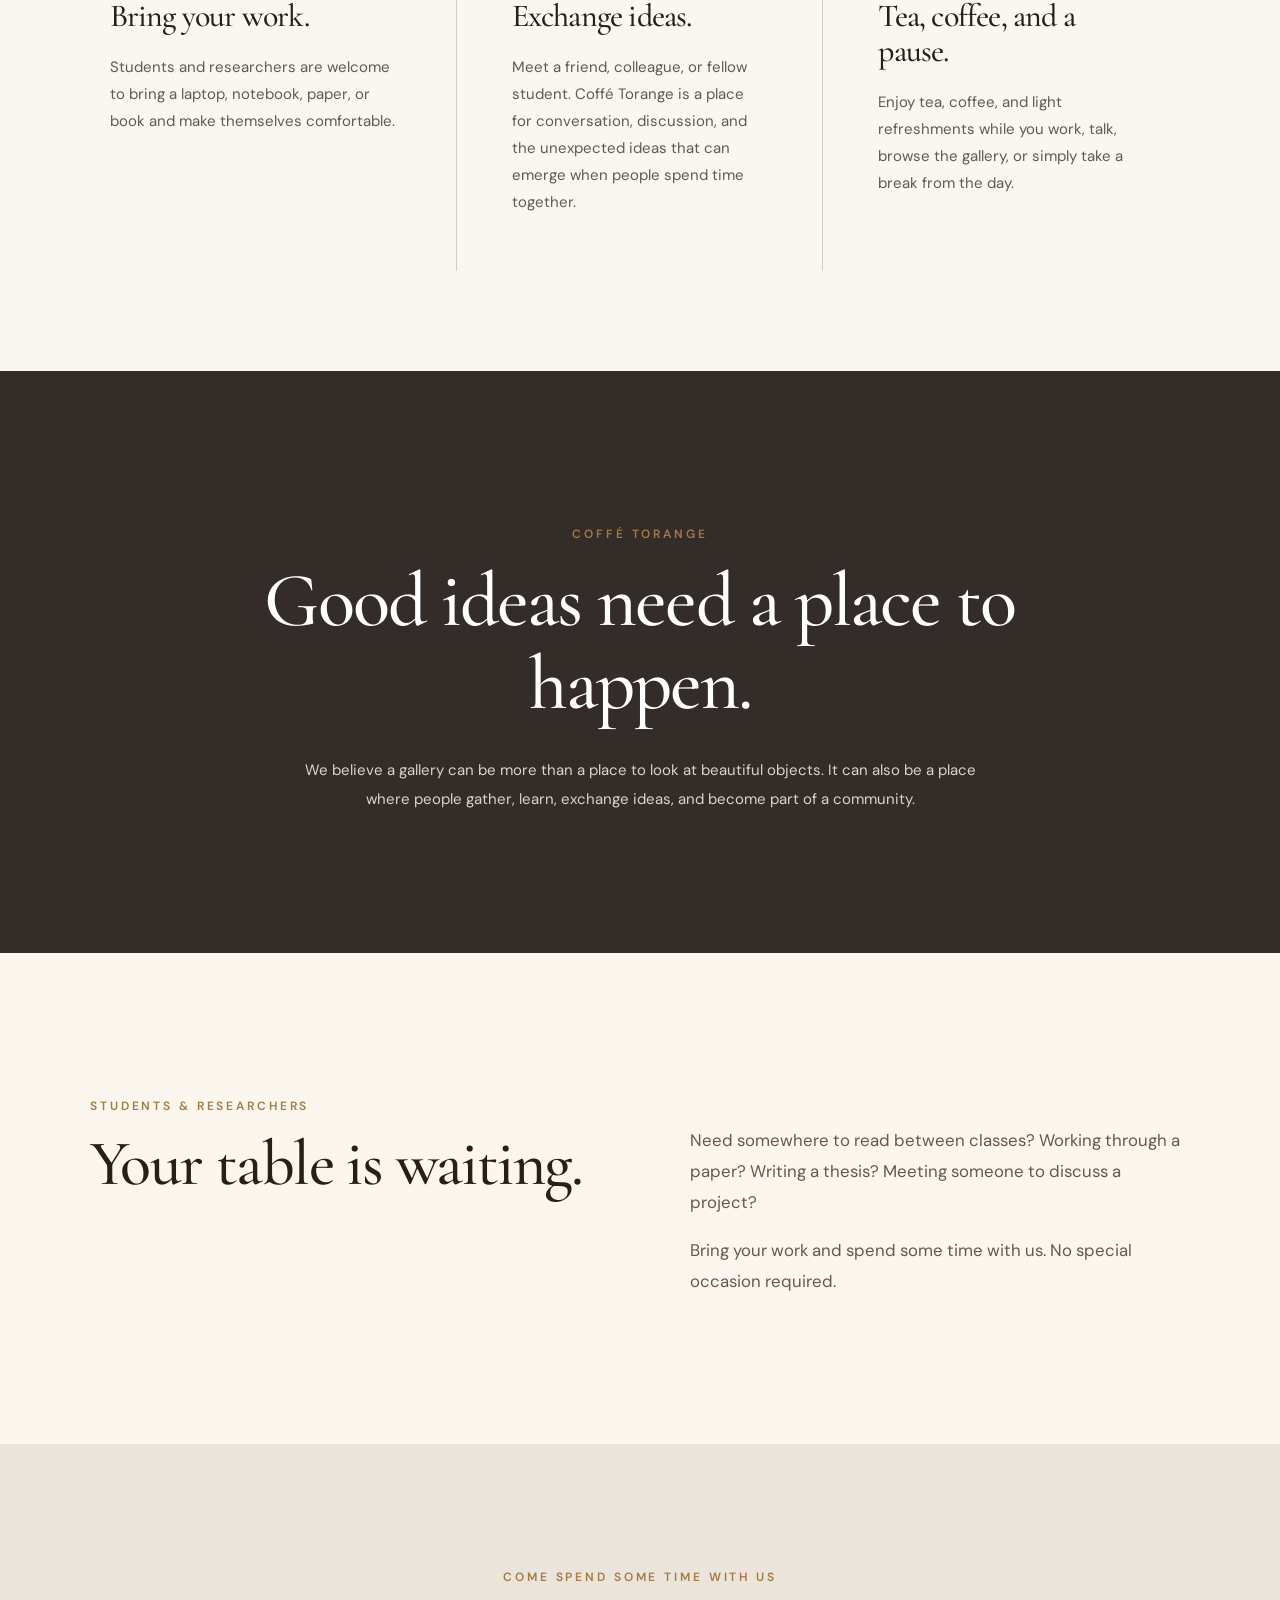
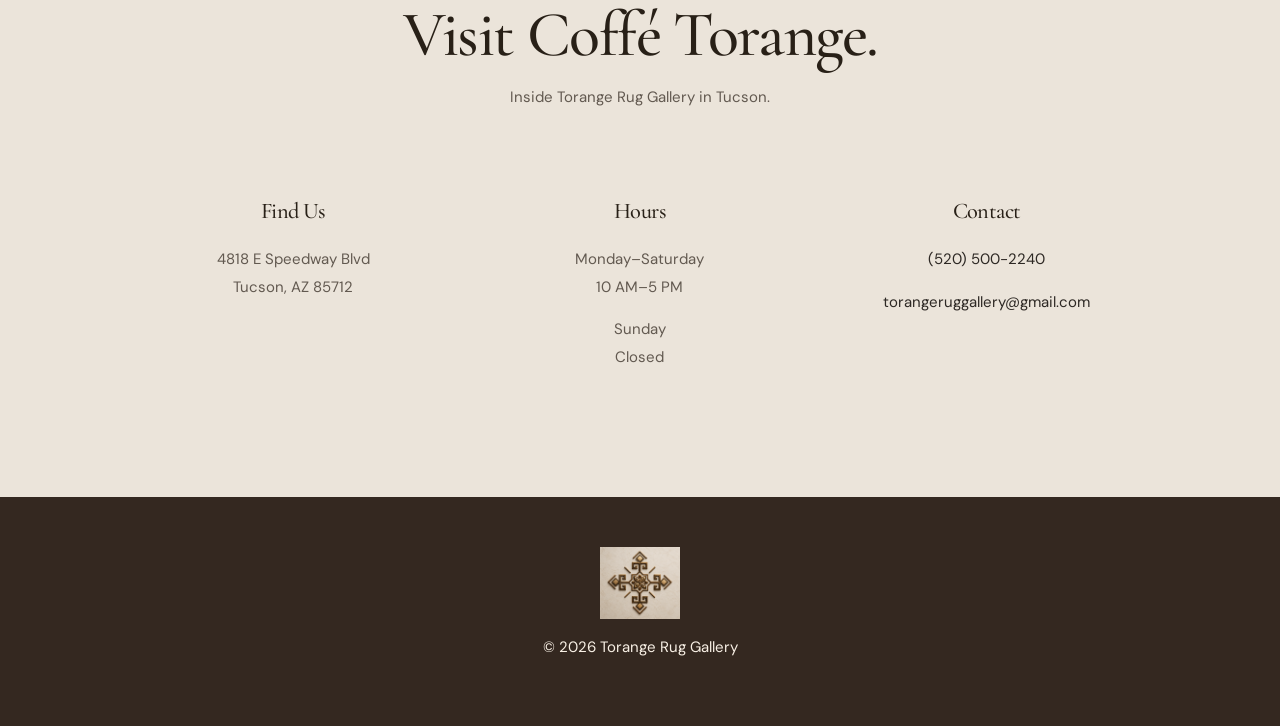
==== commit 070658d3: "Redesign Torange website and add contact form" ====
--- a/coffe-torange.html
+++ b/coffe-torange.html
@@ -7,14 +7,19 @@
 
     <title>Coffé Torange | Torange Rug Gallery</title>
 
+    <link rel="preconnect" href="https://fonts.googleapis.com">
+    <link rel="preconnect" href="https://fonts.gstatic.com" crossorigin>
+    <link href="https://fonts.googleapis.com/css2?family=Cormorant+Garamond:wght@400;500;600;700&family=DM+Sans:wght@400;500;600;700&display=swap" rel="stylesheet">
     <link rel="stylesheet" href="styles.css">
+    <link rel="stylesheet" href="home-redesign.css">
+    <link rel="stylesheet" href="interior-unified.css">
 </head>
 
-<body>
+<body class="torange-interior">
 
     <!-- HEADER -->
 
-    <header class="site-header">
+    <header class="site-header torange-header">
 
         <a href="index.html" class="brand">
             <img
@@ -24,13 +29,14 @@
             <span>Torange Rug Gallery</span>
         </a>
 
-        <nav>
+        <nav aria-label="Main navigation">
             <a href="index.html">Home</a>
             <a href="gallery.html">Gallery</a>
-            <a href="programs.html">Workshops</a>
+            <a href="programs.html">Our Programs</a>
             <a href="services.html">Services</a>
             <a href="coffe-torange.html">Coffé Torange</a>
             <a href="index.html#about">About</a>
+            <a href="contact.html">Contact</a>
         </nav>
 
     </header>
--- a/home-redesign.css
+++ b/home-redesign.css
@@ -0,0 +1,278 @@
+/* Torange homepage redesign — add after the existing styles.css */
+
+:root{--tr-cream:#f5efe4;--tr-paper:#fbf7ef;--tr-gold:#a47b42;--tr-gold-light:#d6b780;--tr-dark:#282017;--tr-muted:#706254;--tr-line:rgba(142,104,55,.28)}
+
+html{scroll-behavior:smooth}
+
+body{margin:0;background:var(--tr-paper);color:var(--tr-dark);font-family:'DM Sans',Arial,sans-serif;font-weight:400}
+
+h1,h2,h3{font-family:'Cormorant Garamond',Georgia,serif;font-weight:500;letter-spacing:-.025em}
+
+.torange-header{position:relative;z-index:20;display:flex;align-items:center;justify-content:space-between;gap:20px;padding:13px clamp(22px,5vw,90px);background:#fbf7ef;border-bottom:1px solid var(--tr-line)}
+
+.torange-header .brand{display:flex;align-items:center;gap:12px;text-decoration:none;color:var(--tr-dark)}
+
+.torange-header .brand img{width:53px;height:53px;object-fit:cover;object-position:center;border-radius:50%;border:1px solid var(--tr-line)}
+
+.torange-header .brand span{font-family:'Cormorant Garamond',Georgia,serif;font-size:clamp(19px,2vw,27px);font-weight:600;white-space:nowrap}
+
+.torange-header nav{display:flex;align-items:center;flex-wrap:wrap;justify-content:center;gap:clamp(10px,1.8vw,28px)}
+
+.torange-header nav a{font-family:'DM Sans',sans-serif;font-size:11px;letter-spacing:.09em;text-transform:uppercase;text-decoration:none;color:#514537;transition:color .2s}
+
+.torange-header nav a:hover{color:var(--tr-gold)}
+
+.torange-hero{position:relative;overflow:hidden;text-align:center;background:radial-gradient(ellipse at 50% 42%,#fffaf0 0%,#f5ebdc 60%,#e9dbc5 100%);border-bottom:1px solid var(--tr-line)}
+
+.torange-hero:before,.torange-hero:after{content:'';position:absolute;inset:23px;pointer-events:none;border:1px solid rgba(164,123,66,.24)}
+
+.torange-hero:after{inset:33px;border-color:rgba(164,123,66,.12)}
+
+.hero-inner{position:relative;z-index:1;max-width:1050px;margin:auto;padding:40px 25px 60px}
+
+.hero-rule{display:flex;align-items:center;justify-content:center;gap:20px;font-size:10px;letter-spacing:.28em;color:#8a704f}
+
+.hero-rule:before,.hero-rule:after{content:'';display:block;width:65px;height:1px;background:var(--tr-line)}
+
+.hero-kicker{margin:33px 0 0;font-size:10px;letter-spacing:.3em;color:var(--tr-muted)}
+
+.hero-emblem-wrap{width:min(430px,72vw);height:clamp(230px,30vw,360px);margin:0 auto -12px;display:flex;align-items:center;justify-content:center;overflow:hidden;mix-blend-mode:multiply;mask-image:radial-gradient(ellipse 62% 60% at 50% 50%,#000 50%,transparent 100%)}
+
+.hero-emblem{width:100%;height:100%;object-fit:contain;filter:contrast(1.03) saturate(.95)}
+
+.torange-hero h1{font-size:clamp(54px,8vw,108px);line-height:.92;margin:10px 0 14px;font-weight:600;letter-spacing:-.045em}
+
+.torange-hero h1 em{display:block;font-weight:400;color:#916d3e}
+
+.hero-tagline{font-family:'Cormorant Garamond',Georgia,serif;font-size:clamp(24px,2.7vw,34px);font-style:italic;margin:22px 0 12px}
+
+.torange-hero .hero-description{font-size:13px;line-height:1.9;max-width:480px;margin:0 auto;color:var(--tr-muted)}
+
+.hero-actions{display:flex;justify-content:center;align-items:center;gap:30px;flex-wrap:wrap;margin-top:29px}
+
+.torange-button{display:inline-flex;gap:20px;align-items:center;background:#33281e;color:#fff9ec;text-decoration:none;padding:17px 25px;text-transform:uppercase;font-size:10px;letter-spacing:.16em;border:1px solid #33281e;transition:background .2s,transform .2s}
+
+.torange-button:hover{background:#785630;transform:translateY(-2px)}
+
+.torange-text-button{font-size:11px;text-transform:uppercase;letter-spacing:.14em;text-decoration:none;color:#65492b;border-bottom:1px solid #ae8756;padding-bottom:6px;display:inline-flex;gap:17px;align-items:center}
+
+.hero-bottom-ornament{margin-top:30px;color:#b28d5c;font-size:19px}
+
+.gallery-intro{display:grid;grid-template-columns:1fr 1fr;min-height:470px;background:#30271e;color:#f9efe0}
+
+.gallery-intro-image{min-height:400px;overflow:hidden}.gallery-intro-image img{width:100%;height:100%;object-fit:cover;display:block}
+
+.gallery-intro-copy{display:flex;flex-direction:column;justify-content:center;align-items:flex-start;padding:clamp(38px,6vw,95px)}
+
+.gallery-intro-copy .intro-number{color:#c6a06a;font-size:10px;letter-spacing:.2em}
+
+.gallery-intro-copy .eyebrow{margin-top:50px;color:#c6a06a}
+
+.gallery-intro-copy h2{font-size:clamp(46px,5vw,75px);line-height:.98;margin:15px 0 22px}
+
+.gallery-intro-copy h2 em{color:#c7a16e;font-weight:400}
+
+.gallery-intro-copy>p:not(.eyebrow){font-size:14px;line-height:1.9;color:#d3c7b7;max-width:450px}
+
+.gallery-intro-copy .torange-text-button{color:#e5c595;border-color:#c6a06a;margin-top:20px}
+
+.section{padding:clamp(65px,8vw,115px) clamp(22px,6vw,100px)}
+
+.section-heading{text-align:center;max-width:740px;margin:0 auto 50px}
+
+.eyebrow{font-family:'DM Sans',sans-serif!important;font-size:10px!important;letter-spacing:.24em!important;color:var(--tr-gold);text-transform:uppercase}
+
+.section-heading h2,.services-text h2,.about-text h2,.visit-section h2{font-size:clamp(43px,5vw,68px);line-height:1.03;margin:15px 0 18px}
+
+.section-heading>p:not(.eyebrow),.services-text>p:not(.eyebrow),.about-text>p:not(.eyebrow),.visit-section>p:not(.eyebrow){line-height:1.9;color:var(--tr-muted);font-size:14px}
+
+.collection-section{background:var(--tr-paper)}
+
+.rug-grid{display:grid;grid-template-columns:repeat(3,minmax(0,1fr));gap:26px}
+
+.rug-card{background:#fffaf2;border:1px solid var(--tr-line);overflow:hidden;transition:transform .25s,box-shadow .25s}
+
+.rug-card:hover{transform:translateY(-5px);box-shadow:0 16px 35px rgba(57,36,19,.1)}
+
+.rug-card>img{display:block;width:100%;height:clamp(210px,24vw,345px);object-fit:cover}
+
+.rug-card-text{padding:23px 24px 28px}
+
+.rug-card-text h3{font-size:35px;margin:0 0 8px}
+
+.rug-card-text p{font-size:13px;line-height:1.8;color:var(--tr-muted);margin:0}
+
+.collection-button{text-align:center;margin-top:42px}
+
+.button{display:inline-block;padding:15px 27px;background:var(--tr-dark);color:#fff7e8!important;text-decoration:none;font-size:11px;letter-spacing:.13em;text-transform:uppercase;border-radius:0!important}
+
+.services-section{display:grid;grid-template-columns:.8fr 1.2fr;gap:50px;align-items:center;padding:clamp(65px,8vw,110px) clamp(22px,6vw,100px);background:#ede2d1}
+
+.services-text .text-link,.visit-details .text-link{color:#79542b;text-underline-offset:5px}
+
+.restoration-grid{display:grid;grid-template-columns:repeat(3,minmax(0,1fr));gap:12px}
+
+.restoration-grid figure{margin:0}.restoration-grid img{width:100%;height:270px;object-fit:cover;display:block}.restoration-grid figcaption{text-align:center;padding:12px;font-size:10px;letter-spacing:.16em;text-transform:uppercase}
+
+.about-section{display:grid;grid-template-columns:1fr 1fr;gap:clamp(30px,6vw,100px);align-items:center;background:#faf5ec}
+
+.about-image img{width:100%;max-height:540px;object-fit:cover;display:block}
+
+.visit-section{text-align:center;padding:80px 25px 95px;background:#35291f;color:#f9f0e4}
+
+.visit-section>p:not(.eyebrow){color:#d2c6b8;max-width:580px;margin:0 auto}
+
+.visit-details{display:grid;grid-template-columns:repeat(3,minmax(0,1fr));gap:25px;max-width:950px;margin:50px auto 0;border-top:1px solid #6c5540;padding-top:32px}
+
+.visit-details h3{font-size:30px;margin:0 0 10px}.visit-details p{font-size:13px;line-height:1.8;color:#e4d7c7}.visit-details a{color:#d8b987}
+
+.torange-footer{display:flex;align-items:center;justify-content:center;gap:20px;padding:22px;background:#241c16;color:#d2c2a9;font-size:12px;letter-spacing:.06em}
+
+.torange-footer img{width:52px;height:52px;object-fit:cover;border-radius:50%}
+
+@media(max-width:900px){.torange-header{flex-direction:column}.gallery-intro,.services-section,.about-section{grid-template-columns:1fr}.gallery-intro-image{height:340px}.gallery-intro-copy{padding:55px 30px}.services-section{gap:25px}}
+
+@media(max-width:620px){.torange-header nav{gap:13px}.torange-header nav a{font-size:10px}.torange-hero:before{inset:11px}.torange-hero:after{inset:18px}.hero-inner{padding:32px 28px 48px}.hero-emblem-wrap{height:240px;margin-top:15px}.torange-hero h1{font-size:57px}.hero-kicker{letter-spacing:.16em}.rug-grid{grid-template-columns:1fr}.rug-card>img{height:320px}.restoration-grid img{height:170px}.visit-details{grid-template-columns:1fr}.torange-footer{flex-direction:column}}
+
+@media(prefers-reduced-motion:reduce){html{scroll-behavior:auto}*,*:before,*:after{transition:none!important}}
+
+
+
+/* Torange homepage refinements: append at end of home-redesign.css */
+
+
+
+/* Restore readable dark text on the light restoration section. */
+
+.services-section { color: var(--tr-dark); }
+
+.services-text h2 { color: #38291f; }
+
+.restoration-grid figcaption { color: #59432d; font-size: 13px; }
+
+
+
+/* Legible editorial labels and paragraphs. */
+
+.hero-rule, .hero-kicker { font-size: 12px; }
+
+.eyebrow { font-size: 12px !important; }
+
+.gallery-intro-copy .intro-number { font-size: 12px; }
+
+.torange-hero .hero-description { font-size: 16px; line-height: 1.8; }
+
+.section-heading > p:not(.eyebrow),
+
+.services-text > p:not(.eyebrow),
+
+.about-text > p:not(.eyebrow),
+
+.visit-section > p:not(.eyebrow) { font-size: 16px; color: #d2c6b8; }
+
+.gallery-intro-copy > p:not(.eyebrow) { font-size: 16px; }
+
+.rug-card-text p { font-size: 15px; }
+
+.visit-details p { font-size: 15px; }
+
+
+
+/* Soft gold rounded-rectangle hover, with keyboard focus support. */
+
+.torange-header nav { gap: clamp(2px, .65vw, 10px); }
+
+.torange-header nav a {
+
+  display: inline-block;
+
+  padding: 10px 12px;
+
+  border: 1px solid transparent;
+
+  border-radius: 9px;
+
+  font-size: 12px;
+
+  line-height: 1.3;
+
+  transition: background-color .2s ease, border-color .2s ease, color .2s ease;
+
+}
+
+.torange-header nav a:hover,
+
+.torange-header nav a:focus-visible {
+
+  background: #e8d7be;
+
+  border-color: #b89566;
+
+  color: #38291f;
+
+}
+
+.torange-header nav a:focus-visible { outline: 2px solid #79542b; outline-offset: 2px; }
+
+
+
+@media (max-width: 620px) {
+
+  .torange-header nav { gap: 3px; }
+
+  .torange-header nav a { font-size: 11px; padding: 8px 9px; }
+
+  .hero-rule, .hero-kicker { font-size: 11px; }
+
+}
+
+
+/* Homepage hero: Torange's own rugs, fading toward the center.
+   Put torange-hero-red.jpg and torange-hero-cream.jpg next to this CSS file. */
+.torange-hero::before,
+.torange-hero::after {
+  content: "";
+  position: absolute;
+  top: 0;
+  bottom: 0;
+  width: 36%;
+  inset: auto;
+  border: 0;
+  pointer-events: none;
+  background-repeat: no-repeat;
+  background-size: cover;
+  opacity: .36;
+  z-index: 0;
+}
+
+.torange-hero::before {
+  left: 0;
+  top: 0;
+  bottom: 0;
+  background-image: url("images/hero/torange-hero-red.jpg");
+  background-position: 50% 48%;
+  -webkit-mask-image: linear-gradient(to right, #000 0%, #000 24%, transparent 100%);
+  mask-image: linear-gradient(to right, #000 0%, #000 24%, transparent 100%);
+}
+
+.torange-hero::after {
+  right: 0;
+  top: 0;
+  bottom: 0;
+  background-image: url("images/hero/torange-hero-cream.jpg");
+  background-position: 50% 52%;
+  -webkit-mask-image: linear-gradient(to left, #000 0%, #000 24%, transparent 100%);
+  mask-image: linear-gradient(to left, #000 0%, #000 24%, transparent 100%);
+}
+
+.torange-hero .hero-inner { position: relative; z-index: 1; }
+
+@media (max-width: 900px) {
+  .torange-hero::before,
+  .torange-hero::after { width: 25%; opacity: .19; }
+}
+
+@media (max-width: 620px) {
+  .torange-hero::before,
+  .torange-hero::after { display: none; }
+}
--- a/interior-unified.css
+++ b/interior-unified.css
@@ -0,0 +1,35 @@
+/* Torange interior design system — loads after styles.css and home-redesign.css. */
+body.torange-interior{background:#fbf7ef;color:#282017;font-family:'DM Sans',Arial,sans-serif;font-size:15px;line-height:1.75}
+.torange-interior h1,.torange-interior h2,.torange-interior h3{font-family:'Cormorant Garamond',Georgia,serif;letter-spacing:-.025em;font-weight:500;line-height:1.08}
+.torange-interior p{line-height:1.85}
+.torange-interior .torange-header{position:relative;z-index:20;min-height:82px;padding:12px clamp(20px,4vw,76px);background:#fbf7ef;border-bottom:1px solid rgba(142,104,55,.22)}
+.torange-interior .torange-header .brand img{width:53px;height:53px;object-fit:cover;border-radius:50%}
+.torange-interior .torange-header .brand span{font-size:clamp(19px,2vw,26px)}
+.torange-interior .torange-header nav{gap:clamp(9px,1.5vw,24px)}
+.torange-interior .torange-header nav a{display:inline-block;padding:8px 10px;border-radius:5px;font-size:11px;letter-spacing:.075em;text-transform:uppercase;transition:background .2s,color .2s}
+.torange-interior .torange-header nav a:hover,.torange-interior .torange-header nav a:focus-visible{background:#efe2ce;color:#74522d}
+.torange-interior .eyebrow{font-family:'DM Sans',sans-serif;font-size:11px;letter-spacing:.22em;text-transform:uppercase;color:#a47b42;font-weight:600}
+/* Compact, consistent interior introductions */
+.torange-interior .shop-hero,.torange-interior .programs-hero,.torange-interior .services-page-hero{padding:clamp(65px,7vw,105px) 7% clamp(60px,6vw,85px);background:#efe7db;text-align:center;border-bottom:1px solid rgba(142,104,55,.17)}
+.torange-interior .shop-hero h1,.torange-interior .programs-hero h1,.torange-interior .services-page-hero h1{font-size:clamp(49px,5.5vw,82px);line-height:1.01;max-width:1000px;margin:14px auto 20px}
+.torange-interior .shop-hero p:last-child,.torange-interior .programs-hero-text>p:not(.eyebrow),.torange-interior .services-page-hero>p:last-child{max-width:710px;margin:0 auto;color:#706254;font-size:15px;line-height:1.8}
+.torange-interior .programs-hero .button{margin-top:26px}
+.torange-interior .shop-section{background:#fbf7ef;padding:65px 6%;gap:42px}
+.torange-interior .shop-results{background:#fbf7ef}
+.torange-interior .shop-section h2,.torange-interior .shop-section h3{font-family:'Cormorant Garamond',Georgia,serif}
+.torange-interior .shop-section select,.torange-interior .shop-section input{font-family:'DM Sans',sans-serif}
+.torange-interior .programs-main-image{padding-top:55px}
+.torange-interior .service-feature,.torange-interior .restoration-service,.torange-interior .appraisal-service,.torange-interior .programs-introduction,.torange-interior .program-philosophy{background-color:#fbf7ef}
+/* Preserve the café's split-image layout while matching the site palette and type */
+.torange-interior .coffe-hero{min-height:620px;background:#efe7db}
+.torange-interior .coffe-hero-image{min-height:620px}
+.torange-interior .coffe-hero-content{padding:clamp(36px,6vw,95px)}
+.torange-interior .coffe-hero h1{font-size:clamp(64px,7.4vw,112px);line-height:.92}
+.torange-interior .coffe-hero-content p:not(.eyebrow){color:#706254}
+.torange-interior .product-page{padding-top:70px}
+.torange-interior .button,.torange-interior button[type=submit]{background:#342820;color:#fff;border:1px solid #342820;font-family:'DM Sans',sans-serif;transition:background .2s,transform .2s}
+.torange-interior .button:hover,.torange-interior button[type=submit]:hover{background:#6c4c2c;transform:translateY(-1px)}
+.torange-interior footer{background:#342820;color:#f8f0e5}
+.torange-interior footer a{color:#e4c591}
+@media(max-width:900px){.torange-interior .torange-header{flex-direction:column;gap:10px}.torange-interior .torange-header nav{justify-content:center}.torange-interior .shop-section{padding:48px 5%}.torange-interior .coffe-hero,.torange-interior .coffe-hero-image{min-height:0}}
+@media(max-width:600px){.torange-interior .torange-header nav a{font-size:10px;padding:6px}.torange-interior .shop-hero,.torange-interior .programs-hero,.torange-interior .services-page-hero{padding:58px 6%}.torange-interior .coffe-hero h1{font-size:clamp(55px,14vw,80px)}}
